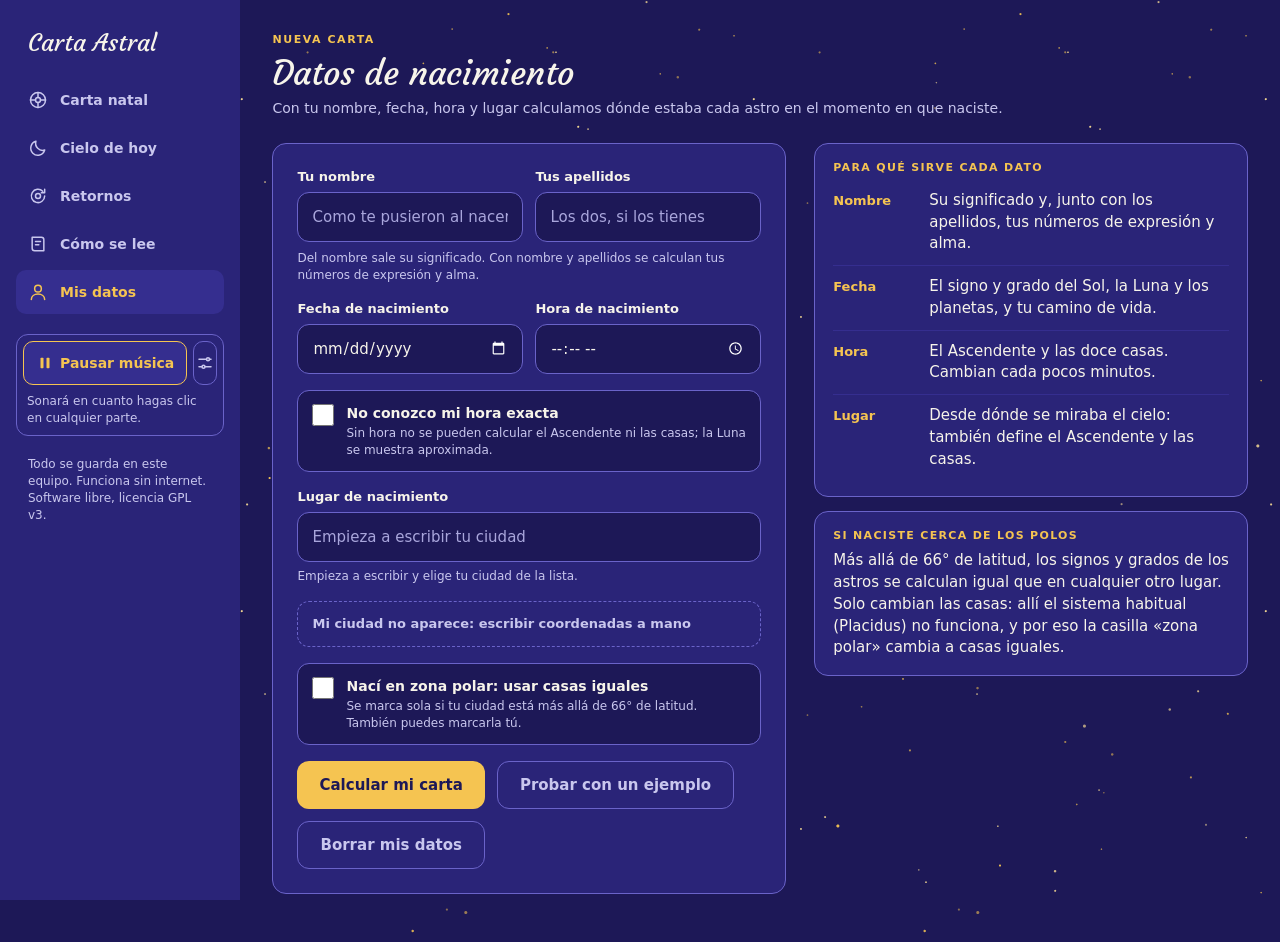
==== index.html @ 1e4dea0a "Retorno lunar, junto al solar - La sección «Retornos» tiene dos pestañas: Solar (tu año) y Lunar (tu" ====
<!doctype html>
<html lang="es">
<head>
<meta charset="utf-8">
<meta name="viewport" content="width=device-width, initial-scale=1">
<title>Carta Astral</title>
<meta name="description" content="Calcula tu carta natal y la explica en lenguaje claro: Sol, Luna y Ascendente, planetas, casas, aspectos, Lilith, significado del nombre y numerología. Software libre, funciona sin internet.">
<meta name="theme-color" content="#1D1857">
<link rel="icon" href="iconos/icono-192.png">
<link rel="stylesheet" href="css/estilos.css">
</head>
<body>
<div class="app">

<nav class="menu" aria-label="Secciones">
  <div class="marca">Carta Astral</div>
  <div class="menu-lista">
    <button type="button" data-vista="carta">
      <svg aria-hidden="true" viewBox="0 0 24 24" fill="none" stroke="currentColor" stroke-width="1.8" stroke-linecap="round"><circle cx="12" cy="12" r="9"/><circle cx="12" cy="12" r="3"/><path d="M12 3v6M12 15v6M3 12h6M15 12h6"/></svg>
      Carta natal
    </button>
    <button type="button" data-vista="hoy">
      <svg aria-hidden="true" viewBox="0 0 24 24" fill="none" stroke="currentColor" stroke-width="1.8" stroke-linecap="round" stroke-linejoin="round"><path d="M20 14.5A8.5 8.5 0 0 1 9.5 4a8.5 8.5 0 1 0 10.5 10.5z"/></svg>
      Cielo de hoy
    </button>
    <button type="button" data-vista="retorno">
      <svg aria-hidden="true" viewBox="0 0 24 24" fill="none" stroke="currentColor" stroke-width="1.8" stroke-linecap="round" stroke-linejoin="round"><path d="M20 12a8 8 0 1 1-2.3-5.7"/><path d="M20 4v4h-4"/><circle cx="12" cy="12" r="3"/></svg>
      Retornos
    </button>
    <button type="button" data-vista="guia">
      <svg aria-hidden="true" viewBox="0 0 24 24" fill="none" stroke="currentColor" stroke-width="1.8" stroke-linecap="round" stroke-linejoin="round"><path d="M5 4h11a3 3 0 0 1 3 3v13H8a3 3 0 0 1-3-3z"/><path d="M9 9h6M9 13h4"/></svg>
      Cómo se lee
    </button>
    <button type="button" data-vista="datos">
      <svg aria-hidden="true" viewBox="0 0 24 24" fill="none" stroke="currentColor" stroke-width="1.8" stroke-linecap="round" stroke-linejoin="round"><circle cx="12" cy="8" r="4"/><path d="M4 21c0-4 3.6-6.5 8-6.5s8 2.5 8 6.5"/></svg>
      Mis datos
    </button>
  </div>
  <!-- Música de fondo, debajo de «Mis datos» -->
  <div class="musica" role="group" aria-label="Música de fondo">
    <div class="musica-fila">
      <button type="button" id="musica-boton" aria-pressed="false">Poner música</button>
      <button type="button" id="musica-mas" aria-expanded="false" aria-controls="musica-opciones" aria-label="Elegir melodía y volumen">
        <svg aria-hidden="true" viewBox="0 0 24 24" fill="none" stroke="currentColor" stroke-width="2" stroke-linecap="round"><path d="M4 7h10M18 7h2M4 17h4M12 17h8"/><circle cx="16" cy="7" r="2"/><circle cx="10" cy="17" r="2"/></svg>
      </button>
    </div>
    <div id="musica-opciones" hidden>
      <label for="musica-melodia">Melodía</label>
      <select id="musica-melodia"></select>
      <label for="musica-volumen">Volumen</label>
      <input id="musica-volumen" type="range" min="0" max="100" value="50">
      <span class="nota">Todas las melodías están afinadas en 432 Hz.</span>
    </div>
    <input id="musica-archivos" type="file" accept="audio/*" multiple hidden>
    <span id="musica-aviso" class="nota" aria-live="polite"></span>
  </div>
  <p class="menu-nota">Todo se guarda en este equipo. Funciona sin internet.<br>Software libre, licencia GPL v3.</p>
</nav>

<main>

<!-- ===== Mis datos ===== -->
<section id="vista-datos" class="vista">
  <header class="cabecera"><div>
    <div class="sobretitulo">Nueva carta</div>
    <h1>Datos de nacimiento</h1>
    <p class="subtitulo">Con tu nombre, fecha, hora y lugar calculamos dónde estaba cada astro en el momento en que naciste.</p>
  </div></header>

  <div class="columnas">
    <form id="formulario" class="tarjeta formulario col" novalidate>
      <div class="fila">
        <div class="campo">
          <label for="nombre">Tu nombre</label>
          <input id="nombre" type="text" autocomplete="off" placeholder="Como te pusieron al nacer">
        </div>
        <div class="campo">
          <label for="apellidos">Tus apellidos</label>
          <input id="apellidos" type="text" autocomplete="off" placeholder="Los dos, si los tienes">
        </div>
      </div>
      <span class="nota" style="margin-top: -8px">Del nombre sale su significado. Con nombre y apellidos se calculan tus números de expresión y alma.</span>

      <div class="fila">
        <div class="campo">
          <label for="fecha">Fecha de nacimiento</label>
          <input id="fecha" type="date" min="1800-01-01" max="2050-12-31">
        </div>
        <div class="campo">
          <label for="hora">Hora de nacimiento</label>
          <input id="hora" type="time">
        </div>
      </div>

      <div class="casilla">
        <input id="sinhora" type="checkbox">
        <label for="sinhora"><strong>No conozco mi hora exacta</strong>
          <span class="nota">Sin hora no se pueden calcular el Ascendente ni las casas; la Luna se muestra aproximada.</span></label>
      </div>

      <div class="campo">
        <label for="lugar">Lugar de nacimiento</label>
        <div class="con-sugerencias">
          <input id="lugar" type="text" autocomplete="off" placeholder="Empieza a escribir tu ciudad" role="combobox" aria-expanded="false" aria-controls="lugar-sugerencias" aria-autocomplete="list">
          <ul id="lugar-sugerencias" class="sugerencias" role="listbox" aria-label="Ciudades que coinciden" hidden></ul>
        </div>
        <span id="lugar-estado" class="nota">Empieza a escribir y elige tu ciudad de la lista.</span>
      </div>

      <details id="ajustes" class="ajustes">
        <summary>Mi ciudad no aparece: escribir coordenadas a mano</summary>
        <div class="fila">
          <div class="campo">
            <label for="lat">Latitud (norte +, sur −)</label>
            <input id="lat" type="number" step="any" min="-90" max="90" placeholder="19.43">
          </div>
          <div class="campo">
            <label for="lon">Longitud (este +, oeste −)</label>
            <input id="lon" type="number" step="any" min="-180" max="180" placeholder="-99.13">
          </div>
        </div>
        <div class="campo" style="margin-top: 12px">
          <label for="zona">Zona horaria</label>
          <select id="zona"></select>
        </div>
      </details>

      <div class="casilla">
        <input id="polar" type="checkbox">
        <label for="polar"><strong>Nací en zona polar: usar casas iguales</strong>
          <span id="polar-nota" class="nota">Se marca sola si tu ciudad está más allá de 66° de latitud. También puedes marcarla tú.</span></label>
      </div>

      <p id="error" class="error" role="alert" hidden></p>

      <div class="acciones">
        <button type="submit" class="boton">Calcular mi carta</button>
        <button type="button" id="ejemplo" class="boton secundario">Probar con un ejemplo</button>
        <button type="button" id="borrar" class="boton secundario">Borrar mis datos</button>
      </div>
    </form>

    <aside class="col col-estrecha">
      <section class="tarjeta lista-datos" style="gap: 0">
        <h2 class="etiqueta" style="margin-bottom: 4px">Para qué sirve cada dato</h2>
        <div><b>Nombre</b><span>Su significado y, junto con los apellidos, tus números de expresión y alma.</span></div>
        <div><b>Fecha</b><span>El signo y grado del Sol, la Luna y los planetas, y tu camino de vida.</span></div>
        <div><b>Hora</b><span>El Ascendente y las doce casas. Cambian cada pocos minutos.</span></div>
        <div><b>Lugar</b><span>Desde dónde se miraba el cielo: también define el Ascendente y las casas.</span></div>
      </section>
      <section class="tarjeta">
        <h2 class="etiqueta">Si naciste cerca de los polos</h2>
        <p>Más allá de 66° de latitud, los signos y grados de los astros se calculan igual que en cualquier otro lugar. Solo cambian las casas: allí el sistema habitual (Placidus) no funciona, y por eso la casilla «zona polar» cambia a casas iguales.</p>
      </section>
    </aside>
  </div>
</section>

<!-- ===== Carta natal, detalle, cielo de hoy y retorno solar: los rellena js/app.js ===== -->
<section id="vista-carta" class="vista" hidden></section>
<section id="vista-detalle" class="vista" hidden></section>
<section id="vista-hoy" class="vista" hidden></section>
<section id="vista-retorno" class="vista" hidden></section>

<!-- ===== Cómo se lee ===== -->
<section id="vista-guia" class="vista" hidden>
  <header class="cabecera"><div>
    <div class="sobretitulo">Guía</div>
    <h1>Cómo se lee</h1>
    <p class="subtitulo">Cada frase de tu carta se arma con cuatro piezas, siempre en este orden.</p>
  </div></header>

  <div class="columnas">
    <div class="col col-estrecha">
      <section class="tarjeta lista-datos" style="gap: 0">
        <h2 class="etiqueta" style="margin-bottom: 4px">Las cuatro piezas</h2>
        <div><b>Astro</b><span>Qué parte de ti habla: identidad (Sol), emoción (Luna), imagen (Ascendente).</span></div>
        <div><b>Signo</b><span>Con qué estilo lo hace, en su luz y en su lado oscuro.</span></div>
        <div><b>Decanato</b><span>El matiz: cada 10° del signo tiene un sub-regente que lo colorea.</span></div>
        <div><b>Aspecto</b><span>Cómo conversa con otro astro, según el ángulo que los separa.</span></div>
      </section>
      <section class="tarjeta">
        <h2 class="etiqueta">El orbe</h2>
        <p>Es el margen en grados con el que un aspecto todavía cuenta. Cuanto menor, más fuerte se siente.</p>
      </section>
      <section class="tarjeta lista-datos" style="gap: 0">
        <h2 class="etiqueta" style="margin-bottom: 4px">Tus tres números</h2>
        <div><b>Camino de vida</b><span>Sale de tu fecha de nacimiento.</span></div>
        <div><b>Expresión</b><span>Sale de todas las letras de tu nombre y apellidos.</span></div>
        <div><b>Alma</b><span>Sale solo de las vocales de tu nombre y apellidos.</span></div>
      </section>
      <section class="tarjeta lista-datos" style="gap: 0">
        <h2 class="etiqueta" style="margin-bottom: 4px">El retorno solar</h2>
        <div><b>Qué es</b><span>La carta del momento en que el Sol vuelve al grado de tu nacimiento. Vale de un cumpleaños al siguiente.</span></div>
        <div><b>Ascendente del año</b><span>El tono del año: cómo lo vas a vivir y cómo te verán.</span></div>
        <div><b>Sol del año</b><span>La casa donde cae dice en qué parte de tu vida se concentra el año.</span></div>
        <div><b>Luna del año</b><span>Lo que necesitarás para sentirte bien y dónde lo buscarás.</span></div>
        <div><b>Ángulos</b><span>Un astro a menos de 5° del Ascendente, el Descendente, el Medio Cielo o el Fondo del Cielo marca el año.</span></div>
        <div><b>El lugar</b><span>Se calcula para donde pases tu cumpleaños: cambia el Ascendente y las casas, no los signos de los planetas.</span></div>
      </section>
    </div>

    <section class="col" style="flex-grow: 2">
      <h2 class="etiqueta tenue">Los cinco aspectos mayores</h2>
      <div class="aspectos-guia">
        <article class="tarjeta">
          <svg aria-hidden="true" viewBox="0 0 36 36" fill="none" stroke="#C9C7EE" stroke-width="1.2"><circle cx="18" cy="18" r="14"/><path d="M18 18L32 18" stroke="#F5C451" stroke-width="1.6"/><circle cx="32" cy="18" r="3.4" fill="#F5C451" stroke="none"/></svg>
          <div><h3>Conjunción <small>0° · fusión</small></h3><p>Dos astros en el mismo punto: sus energías se funden y se intensifican.</p></div>
        </article>
        <article class="tarjeta">
          <svg aria-hidden="true" viewBox="0 0 36 36" fill="none" stroke="#C9C7EE" stroke-width="1.2"><circle cx="18" cy="18" r="14"/><path d="M32 18L18 18L25 5.9" stroke="#F5C451" stroke-width="1.6" stroke-linejoin="round"/><circle cx="32" cy="18" r="2.6" fill="#F5C451" stroke="none"/><circle cx="25" cy="5.9" r="2.6" fill="#F5C451" stroke="none"/></svg>
          <div><h3>Sextil <small>60° · oportunidad</small></h3><p>Las energías cooperan, pero solo rinden si haces algo con ellas.</p></div>
        </article>
        <article class="tarjeta">
          <svg aria-hidden="true" viewBox="0 0 36 36" fill="none" stroke="#C9C7EE" stroke-width="1.2"><circle cx="18" cy="18" r="14"/><path d="M32 18L18 18L18 4" stroke="#F5C451" stroke-width="1.6" stroke-linejoin="round"/><circle cx="32" cy="18" r="2.6" fill="#F5C451" stroke="none"/><circle cx="18" cy="4" r="2.6" fill="#F5C451" stroke="none"/></svg>
          <div><h3>Cuadratura <small>90° · tensión</small></h3><p>Fricción entre dos necesidades: un reto que obliga a actuar y crecer.</p></div>
        </article>
        <article class="tarjeta">
          <svg aria-hidden="true" viewBox="0 0 36 36" fill="none" stroke="#C9C7EE" stroke-width="1.2"><circle cx="18" cy="18" r="14"/><path d="M32 18L18 18L11 5.9" stroke="#F5C451" stroke-width="1.6" stroke-linejoin="round"/><circle cx="32" cy="18" r="2.6" fill="#F5C451" stroke="none"/><circle cx="11" cy="5.9" r="2.6" fill="#F5C451" stroke="none"/></svg>
          <div><h3>Trígono <small>120° · fluidez</small></h3><p>Talento natural: lo que representan esos astros te sale sin esfuerzo.</p></div>
        </article>
        <article class="tarjeta">
          <svg aria-hidden="true" viewBox="0 0 36 36" fill="none" stroke="#C9C7EE" stroke-width="1.2"><circle cx="18" cy="18" r="14"/><path d="M32 18L4 18" stroke="#F5C451" stroke-width="1.6"/><circle cx="32" cy="18" r="2.6" fill="#F5C451" stroke="none"/><circle cx="4" cy="18" r="2.6" fill="#F5C451" stroke="none"/></svg>
          <div><h3>Oposición <small>180° · polaridad</small></h3><p>Dos fuerzas enfrentadas que piden equilibrio; suele vivirse a través de otras personas.</p></div>
        </article>
      </div>
    </section>
  </div>
  <section class="tarjeta canales" aria-labelledby="canales-titulo">
    <h2 id="canales-titulo" class="etiqueta">Canales de interés</h2>
    <p class="nota">Para seguir aprendiendo de astrología y tarot. Son canales de YouTube de otras personas: se abren en tu navegador y necesitan internet.</p>
    <ul>
      <li><a href="https://www.youtube.com/@MarylCelizPazenEspa%C3%B1ol" target="_blank" rel="noopener noreferrer">
        <svg aria-hidden="true" viewBox="0 0 24 24" fill="currentColor"><path d="M21.6 7.2a2.6 2.6 0 0 0-1.8-1.8C18.2 5 12 5 12 5s-6.2 0-7.8.4a2.6 2.6 0 0 0-1.8 1.8C2 8.8 2 12 2 12s0 3.2.4 4.8a2.6 2.6 0 0 0 1.8 1.8C5.8 19 12 19 12 19s6.2 0 7.8-.4a2.6 2.6 0 0 0 1.8-1.8c.4-1.6.4-4.8.4-4.8s0-3.2-.4-4.8zM10 15V9l5.2 3z"/></svg><b>Maryl Celiz Paz</b><span>Astrología del mes: tránsitos, lunas nuevas y llenas, explicados por una astrocoach.</span></a></li>
      <li><a href="https://www.youtube.com/@Jacobtarot" target="_blank" rel="noopener noreferrer">
        <svg aria-hidden="true" viewBox="0 0 24 24" fill="currentColor"><path d="M21.6 7.2a2.6 2.6 0 0 0-1.8-1.8C18.2 5 12 5 12 5s-6.2 0-7.8.4a2.6 2.6 0 0 0-1.8 1.8C2 8.8 2 12 2 12s0 3.2.4 4.8a2.6 2.6 0 0 0 1.8 1.8C5.8 19 12 19 12 19s6.2 0 7.8-.4a2.6 2.6 0 0 0 1.8-1.8c.4-1.6.4-4.8.4-4.8s0-3.2-.4-4.8zM10 15V9l5.2 3z"/></svg><b>Jacob Tarot</b><span>Lecturas de tarot espiritual para cada signo, sobre todo de amor.</span></a></li>
    </ul>
  </section>
  <section class="tarjeta apoyo" aria-labelledby="apoyo-titulo">
    <h2 id="apoyo-titulo" class="etiqueta">Apoyar el proyecto</h2>
    <div class="apoyo-cuerpo">
      <a href="imagenes/codi.png" target="_blank" rel="noopener"><img src="imagenes/codi.png" width="240" height="240" alt="Código QR de CoDi para apoyar Carta Astral"></a>
      <div>
        <p>Carta Astral es gratis y lo seguirá siendo. Si te sirvió y quieres apoyarla, abre la app de tu banco, busca la opción de pagar con CoDi o con código QR y escanea este código.</p>
        <p class="nota">Solo funciona con bancos de México. Si estás en el teléfono, toca el código para abrirlo, guárdalo y léelo desde la app de tu banco, si lo permite.</p>
      </div>
    </div>
  </section>
  <p class="nota">Créditos. Textos de la tríada, decanatos, sombras y Lilith: «Guía Magna de Astrología», recopilación propia hecha con ayuda de inteligencia artificial (Gemini).
  Los demás textos son borradores escritos con ayuda de inteligencia artificial (Claude). Es astrología tradicional, no consejo profesional.
  Ciudades: GeoNames (geonames.org), licencia CC BY 4.0.
  Letra de los títulos: Courgette, licencia OFL. Carta Astral © 2026 Siddhartha Ajax, software libre bajo licencia GNU GPL versión 3.</p>
</section>

</main>
</div>

<!-- Informe para imprimir o guardar en PDF: lo rellena js/app.js y solo se ve al imprimir -->
<section id="informe" class="informe" aria-hidden="true"></section>

<script src="js/guia.js"></script>
<script src="js/textos.js"></script>
<script src="js/nombres.js"></script>
<script src="js/ciudades.js"></script>
<script src="js/astro.js"></script>
<script src="js/rueda.js"></script>
<script src="js/numerologia.js"></script>
<script src="js/voz.js"></script>
<script src="js/app.js"></script>
<script src="js/musica.js"></script>
<script>
  // Solo cuando la app está publicada en internet: permite instalarla y usarla sin conexión.
  if (/^https?:$/.test(location.protocol) && !/^(localhost|127\.0\.0\.1)$/.test(location.hostname)) {
    var enlace = document.createElement('link');
    enlace.rel = 'manifest'; enlace.href = 'manifest.webmanifest';
    document.head.appendChild(enlace);
    if ('serviceWorker' in navigator) navigator.serviceWorker.register('sw.js');
  }
</script>
</body>
</html>
---- css/estilos.css ----
/* Carta Astral — estilos. Índigo con brillantina dorada. */
@font-face {
  font-family: 'Courgette';
  src: url('../letras/Courgette-Regular.ttf') format('truetype');
  font-display: swap;
}
:root {
  --fondo: #1D1857;
  --tarjeta: #2A2478;
  --realce: #352E8F;
  --linea: #6A63C9;
  --texto: #F7F4EA;
  --tenue: #C9C7EE;
  --oro: #F5C451;
  --rosa: #FF9CB5;
  --titulo: 'Courgette', 'Z003', 'URW Chancery L', 'Segoe Script', 'Lucida Handwriting', cursive;
  --cuerpo: 'Manrope', system-ui, -apple-system, 'Segoe UI', Roboto, 'Noto Sans', 'DejaVu Sans', sans-serif;
  --simbolos: 'Noto Sans Symbols', 'Noto Sans Symbols 2', 'Segoe UI Symbol', 'DejaVu Sans', 'Symbola', sans-serif;
}

* { box-sizing: border-box; }
html, body { margin: 0; }
body {
  min-height: 100vh;
  color: var(--texto);
  font-family: var(--cuerpo);
  font-size: 15px;
  line-height: 1.45;
  /* La brillantina es una sola imagen pequeña que se repite (herramientas/generar_brillantina.py).
     Hacerla con degradados dejaba la app muy lenta. */
  background-color: var(--fondo);
  background-image: url('brillantina.png');
  background-size: 512px 512px;
}
[hidden] { display: none !important; }
h1, h2, h3, p { margin: 0; }
button, input, select { font-family: inherit; }
:focus-visible { outline: 2px solid var(--oro); outline-offset: 2px; }

/* ---------- Estructura ---------- */
.app { min-height: 100vh; display: flex; flex-wrap: wrap; }
.menu {
  flex: 1 1 240px; padding: 28px 16px; background: var(--tarjeta);
  display: flex; flex-direction: column; gap: 20px;
}
.marca { padding: 0 12px; font-family: var(--titulo); font-size: 24px; line-height: 30px; }
.menu-lista { display: flex; flex-direction: column; gap: 4px; }
.menu-lista button {
  display: flex; align-items: center; gap: 12px; min-height: 44px; padding: 0 12px;
  border: 0; border-radius: 10px; background: transparent; color: var(--tenue);
  font-size: 14px; font-weight: 600; text-align: left; cursor: pointer;
}
.menu-lista button:hover { color: var(--oro); }
.menu-lista button[aria-current="page"] { background: var(--realce); color: var(--oro); font-weight: 700; }
.menu-lista svg { width: 20px; height: 20px; flex-shrink: 0; }
.menu-nota { padding: 0 12px; font-size: 12px; line-height: 17px; color: var(--tenue); }
/* Música de fondo: dentro del menú, debajo de «Mis datos». */
.musica { display: flex; flex-direction: column; gap: 8px; padding: 6px; border: 1px solid var(--linea); border-radius: 12px; }
.musica-fila { display: flex; gap: 6px; }
.musica button {
  display: flex; align-items: center; justify-content: center; gap: 8px; min-height: 44px; padding: 0 14px;
  border: 1px solid var(--linea); border-radius: 10px; background: transparent;
  color: var(--tenue); font-size: 14px; font-weight: 600; cursor: pointer;
}
.musica button:hover { color: var(--oro); border-color: var(--oro); }
.musica button svg { width: 18px; height: 18px; flex-shrink: 0; }
#musica-boton { flex-grow: 1; gap: 6px; padding: 0 12px; white-space: nowrap; }
#musica-boton[aria-pressed="true"] { background: var(--realce); border-color: var(--oro); color: var(--oro); }
#musica-mas { width: 40px; padding: 0; }
#musica-opciones { display: flex; flex-direction: column; gap: 6px; padding: 0 4px 4px; }
.musica label { font-size: 12px; color: var(--tenue); }
.musica select { height: 40px; padding: 0 10px; font-size: 13px; }
.musica input[type="range"] { width: 100%; height: 28px; accent-color: var(--oro); }
#musica-aviso { padding: 0 4px 2px; }
#musica-aviso:empty { display: none; }
body.ver-informe .musica { display: none; }
main { flex: 999 1 560px; min-width: 0; padding: 32px 32px 48px; }
.vista { display: flex; flex-direction: column; gap: 24px; }
.columnas { display: flex; flex-wrap: wrap; gap: 28px; align-items: flex-start; }
.col { flex: 1 1 380px; min-width: 0; display: flex; flex-direction: column; gap: 14px; }
.col-estrecha { flex: 1 1 300px; }

/* ---------- Texto ---------- */
.sobretitulo { font-size: 11px; font-weight: 700; letter-spacing: 0.14em; color: var(--oro); text-transform: uppercase; }
h1 { font-family: var(--titulo); font-weight: 400; font-size: 34px; line-height: 42px; }
.subtitulo { font-size: 14px; line-height: 21px; color: var(--tenue); }
.cabecera { display: flex; flex-wrap: wrap; align-items: flex-end; justify-content: space-between; gap: 16px; }
.cabecera > div:not(.heroe):not(.selector):not(.acciones) { display: flex; flex-direction: column; gap: 4px; }
.etiqueta { font-size: 11px; font-weight: 700; letter-spacing: 0.12em; line-height: 16px; color: var(--oro); text-transform: uppercase; }
.etiqueta.rosa, .titulo-col.rosa { color: var(--rosa); }
.etiqueta.tenue { color: var(--tenue); padding: 0 4px; }
.titulo-col { font-family: var(--titulo); font-weight: 400; font-size: 22px; line-height: 28px; color: var(--oro); }
/* Frase tranquilizadora bajo «Lado oscuro». */
.aviso-sombra { padding: 10px 14px; border-left: 3px solid var(--rosa); border-radius: 0 10px 10px 0; background: var(--tarjeta); font-size: 14px; line-height: 20px; color: var(--texto); }
.nota { font-size: 12px; line-height: 17px; color: var(--tenue); }
.simbolo { font-family: var(--simbolos); }

/* ---------- Tarjetas y botones ---------- */
.tarjeta {
  display: flex; flex-direction: column; gap: 6px; padding: 16px 18px;
  background: var(--tarjeta); border: 1px solid var(--linea); border-radius: 14px;
}
.tarjeta.destacada { border-color: var(--rosa); }
.boton {
  display: inline-flex; align-items: center; justify-content: center; min-height: 48px; padding: 0 22px;
  border: 0; border-radius: 12px; background: var(--oro); color: var(--fondo);
  font-size: 15px; font-weight: 700; cursor: pointer;
}
.boton:hover { background: #FFD671; }
.boton.secundario { background: transparent; color: var(--tenue); border: 1px solid var(--linea); }
.boton.secundario:hover { color: var(--oro); border-color: var(--oro); background: transparent; }
.enlace {
  padding: 0; border: 0; background: none; color: inherit; font: inherit; font-weight: 700;
  text-decoration: underline; cursor: pointer;
}
.enlace:hover { color: var(--oro); }
.volver {
  align-self: flex-start; display: inline-flex; align-items: center; gap: 4px; min-height: 44px;
  padding: 0; border: 0; background: none; color: var(--tenue); font-size: 14px; font-weight: 600; cursor: pointer;
}
.volver:hover { color: var(--oro); }

/* ---------- Tríada: signo solar, lunar y Ascendente ---------- */
.triada { display: flex; flex-wrap: wrap; gap: 14px; }
.triada-carta {
  flex: 1 1 240px; min-width: 0; gap: 4px; border-color: var(--oro);
  color: var(--texto); font: inherit; text-align: left; cursor: pointer;
}
button.triada-carta:hover { background: var(--realce); }
.triada-carta.apagada { border-color: var(--linea); cursor: default; }
.triada-signo { display: flex; align-items: center; gap: 10px; font-family: var(--titulo); font-size: 28px; line-height: 36px; }
.triada-signo .simbolo { font-size: 24px; }
.triada-ver { margin-top: 4px; font-size: 13px; font-weight: 700; color: var(--oro); }

/* ---------- Formulario ---------- */
.formulario { max-width: 640px; gap: 16px; padding: 24px; }
.campo { display: flex; flex-direction: column; gap: 6px; }
.campo label, .campo .rotulo { font-size: 13px; font-weight: 600; line-height: 18px; }
.fila { display: flex; flex-wrap: wrap; gap: 12px; }
.fila > .campo { flex: 1 1 170px; min-width: 0; }
input[type="text"], input[type="date"], input[type="time"], input[type="number"], select {
  height: 50px; width: 100%; padding: 0 14px; background: var(--fondo); border: 1px solid var(--linea);
  border-radius: 12px; color: var(--texto); font-size: 15px; color-scheme: dark;
}
input::placeholder { color: #A9A6DC; }
.con-sugerencias { position: relative; }
.sugerencias {
  position: absolute; z-index: 10; left: 0; right: 0; top: calc(100% + 4px); margin: 0; padding: 4px; list-style: none;
  max-height: 300px; overflow-y: auto; background: var(--realce); border: 1px solid var(--oro); border-radius: 12px;
  box-shadow: 0 8px 24px rgba(0, 0, 0, 0.35);
}
.sugerencias li { padding: 10px 12px; border-radius: 8px; font-size: 14px; line-height: 20px; cursor: pointer; }
.sugerencias li:hover, .sugerencias li.activa { background: var(--tarjeta); color: var(--oro); }
.casilla {
  display: flex; align-items: flex-start; gap: 12px; padding: 12px 14px;
  background: var(--fondo); border: 1px solid var(--linea); border-radius: 12px;
}
.casilla input { width: 22px; height: 22px; margin: 1px 0 0; accent-color: var(--oro); flex-shrink: 0; }
.casilla label { display: flex; flex-direction: column; gap: 2px; min-height: 44px; justify-content: center; cursor: pointer; }
.casilla strong { font-size: 14px; font-weight: 600; line-height: 20px; }
details.ajustes { border: 1px dashed var(--linea); border-radius: 12px; padding: 0 14px; }
details.ajustes summary { min-height: 44px; display: flex; align-items: center; font-size: 13px; font-weight: 600; color: var(--tenue); cursor: pointer; }
details.ajustes[open] { padding-bottom: 14px; }
.error { padding: 12px 14px; border: 1px solid var(--rosa); border-radius: 12px; color: var(--rosa); font-size: 14px; }
.acciones { display: flex; flex-wrap: wrap; gap: 12px; align-items: center; }
.lista-datos > div { display: flex; align-items: baseline; gap: 12px; padding: 10px 0; border-bottom: 1px solid var(--realce); }
.lista-datos > div:last-child { border-bottom: 0; }
.lista-datos b { width: 84px; flex-shrink: 0; font-size: 13px; color: var(--oro); }

/* ---------- Rueda al estilo del reloj de Praga ---------- */
.rueda { width: 100%; max-width: 560px; height: auto; display: block; align-self: center; }
.rueda text { text-anchor: middle; dominant-baseline: central; }
.r-signos text { font-family: var(--simbolos); font-size: 17px; fill: #F7D774; }
.r-fichas text { font-family: var(--simbolos); font-size: 14px; fill: #F7D774; }
.r-fichas text.rosa { fill: var(--rosa); }
.r-horas text { font-family: Georgia, 'Times New Roman', 'DejaVu Serif', serif; font-size: 14px; font-weight: 700; fill: #F7D774; }
.r-casas text { font-family: var(--titulo); font-size: 22px; fill: #F7D774; }
.r-angulos text { font-family: var(--cuerpo); font-size: 10px; font-weight: 700; fill: #FBE9A9; }
.r-rotulos text { font-family: Georgia, 'Times New Roman', 'DejaVu Serif', serif; font-size: 11px; font-weight: 700; letter-spacing: 2px; }
.leyenda { display: flex; flex-wrap: wrap; gap: 6px 16px; justify-content: center; font-size: 12px; line-height: 17px; color: var(--tenue); }
.leyenda span { display: inline-flex; align-items: center; gap: 6px; }
.leyenda i { width: 12px; height: 12px; flex-shrink: 0; box-sizing: border-box; border-radius: 50%; }

/* ---------- Tablas y listas ---------- */
.tabla-caja { overflow-x: auto; }
table { width: 100%; border-collapse: collapse; font-size: 14px; line-height: 20px; }
th, td { padding: 9px 10px; text-align: left; border-bottom: 1px solid var(--realce); white-space: nowrap; }
th { font-size: 11px; font-weight: 700; letter-spacing: 0.1em; color: var(--tenue); text-transform: uppercase; }
tr:last-child td { border-bottom: 0; }
td .simbolo { display: inline-block; width: 26px; font-size: 16px; }
td .simbolo.sigla { font-family: var(--cuerpo); font-size: 11px; font-weight: 700; }
.oro { color: var(--oro); }
.rosa { color: var(--rosa); }
.renglon { display: flex; flex-wrap: wrap; align-items: baseline; gap: 2px 10px; padding: 9px 0; border-bottom: 1px solid var(--realce); font-size: 14px; }
.renglon:last-child { border-bottom: 0; }
.renglon > span:first-child { flex-grow: 1; }
.renglon small { flex-basis: 100%; font-size: 12px; color: var(--tenue); }
/* Explicación amplia de un aspecto: aparece al pasar el cursor, tocar o enfocar el renglón. */
.aspecto { position: relative; cursor: help; }
.amplia {
  display: none; position: absolute; z-index: 5; left: -8px; right: -8px; top: 100%;
  padding: 12px 14px; background: var(--realce); border: 1px solid var(--oro); border-radius: 12px;
  font-size: 13px; line-height: 19px; box-shadow: 0 8px 24px rgba(0, 0, 0, 0.35);
}
.amplia p + p { margin-top: 6px; }
.aspecto:hover .amplia, .aspecto:focus .amplia { display: block; }
.orbe { font-size: 12px; color: var(--tenue); }
.casas-rejilla { display: grid; grid-template-columns: repeat(3, minmax(0, 1fr)); gap: 8px 16px; font-size: 13px; }
.casas-rejilla b { color: var(--tenue); }
.numeros { margin-top: 8px; display: grid; grid-template-columns: repeat(3, minmax(0, 1fr)); gap: 10px; }
.numero { display: flex; flex-direction: column; gap: 2px; padding: 12px; background: var(--realce); border-radius: 10px; }
.numero .cifra { font-family: var(--titulo); font-size: 30px; line-height: 34px; color: var(--oro); }
.numero b { font-size: 13px; line-height: 18px; }
.numero span { font-size: 12px; line-height: 17px; color: var(--tenue); }
.nombre-grande { font-family: var(--titulo); font-size: 24px; line-height: 30px; }

/* ---------- Detalle ---------- */
.heroe { display: flex; align-items: center; gap: 18px; }
.heroe > div { display: flex; flex-direction: column; gap: 2px; }
.heroe .glifo {
  width: 72px; height: 72px; flex-shrink: 0; border-radius: 50%; border: 1.5px solid var(--oro);
  background: var(--tarjeta); color: var(--oro); display: flex; align-items: center; justify-content: center;
  font-family: var(--simbolos); font-size: 34px;
}
.heroe .glifo.texto { font-family: var(--cuerpo); font-size: 20px; font-weight: 700; letter-spacing: 0.06em; }
.heroe .glifo.rosa { border-color: var(--rosa); color: var(--rosa); }
.selector { display: flex; flex-wrap: wrap; gap: 4px; padding: 4px; background: var(--tarjeta); border: 1px solid var(--linea); border-radius: 14px; }
.selector button { min-height: 44px; padding: 0 18px; border: 0; border-radius: 10px; background: transparent; color: var(--tenue); font-size: 14px; font-weight: 600; cursor: pointer; }
.selector button[aria-pressed="true"] { background: var(--oro); color: var(--fondo); font-weight: 700; }
.decanato-barra { position: relative; display: grid; grid-template-columns: repeat(3, minmax(0, 1fr)); gap: 3px; }
.decanato-barra i { height: 10px; background: #4B44AE; }
.decanato-barra i:first-child { border-radius: 5px 0 0 5px; }
.decanato-barra i:nth-child(3) { border-radius: 0 5px 5px 0; }
.decanato-barra i.activo { background: var(--oro); }
.decanato-barra .marca-grado { position: absolute; top: -4px; width: 2px; height: 18px; margin-left: -1px; background: var(--texto); border-radius: 1px; }
.decanato-pie { display: grid; grid-template-columns: repeat(3, minmax(0, 1fr)); gap: 3px; font-size: 12px; color: var(--tenue); }
.decanato-pie .activo { color: var(--oro); font-weight: 700; }
.decanato-pie span:nth-child(2) { text-align: center; }
.decanato-pie span:nth-child(3) { text-align: right; }
.entre { display: flex; flex-wrap: wrap; justify-content: space-between; align-items: baseline; gap: 4px 16px; }

/* ---------- Cielo de hoy y guía ---------- */
.fichas { display: grid; grid-template-columns: repeat(auto-fill, minmax(170px, 1fr)); gap: 10px; }
.ficha { display: flex; align-items: center; gap: 12px; padding: 12px 14px; background: var(--tarjeta); border: 1px solid var(--linea); border-radius: 14px; }
.ficha .glifo { width: 36px; height: 36px; flex-shrink: 0; border-radius: 50%; border: 1.5px solid var(--linea); display: flex; align-items: center; justify-content: center; font-family: var(--simbolos); font-size: 18px; }
.ficha .glifo.oro { border-color: var(--oro); }
.ficha .glifo.rosa { border-color: var(--rosa); }
.ficha b { display: block; font-size: 14px; }
.ficha span { font-size: 12px; color: var(--tenue); }
.pastilla { align-self: flex-start; padding: 2px 10px; border-radius: 999px; border: 1px solid var(--oro); font-size: 11px; font-weight: 700; line-height: 16px; color: var(--oro); }
.pastilla.tensa { border-color: var(--rosa); color: var(--rosa); }
.aspectos-guia { display: flex; flex-wrap: wrap; gap: 10px; }
.aspectos-guia .tarjeta { flex: 1 1 260px; min-width: 0; flex-direction: row; align-items: flex-start; gap: 14px; }
.aspectos-guia svg { width: 40px; height: 40px; flex-shrink: 0; }
.aspectos-guia h3 { font-size: 16px; line-height: 22px; }
.aspectos-guia h3 small { margin-left: 6px; font-size: 12px; font-weight: 400; color: var(--tenue); }
.aspectos-guia p { font-size: 14px; line-height: 20px; }

/* ---------- Informe para imprimir o guardar en PDF (papel blanco) ---------- */
.informe { display: none; background: #fff; color: #1B1740; font-size: 11pt; line-height: 1.45; }
body.ver-informe { background: #fff; }
body.ver-informe .app { display: none; }
body.ver-informe .informe { display: block; max-width: 180mm; margin: 0 auto; padding: 10mm 4mm; }
.informe h1 { font-family: var(--titulo); font-size: 28pt; line-height: 1.15; color: #1D1857; }
.informe h2 {
  margin: 16pt 0 8pt; padding-bottom: 3pt; border-bottom: 1.5pt solid #D9B44A;
  font-family: var(--titulo); font-weight: 400; font-size: 17pt; color: #1D1857; break-after: avoid;
}
.informe h3 { margin: 0 0 2pt; font-size: 11.5pt; }
.informe p { margin: 0 0 3pt; }
.informe .inf-bloque { margin-bottom: 8pt; break-inside: avoid; }
.informe .inf-astro { margin-bottom: 14pt; padding-bottom: 6pt; border-bottom: 0.75pt solid #E4E1F0; }
.informe .inf-astro h3 { font-size: 13pt; color: #1D1857; break-after: avoid; }
.informe .inf-astro h3.sombra { color: #9C2450; }
.informe .inf-etq { font-size: 8pt; font-weight: 700; letter-spacing: 0.12em; text-transform: uppercase; color: #8A6400; }
.informe .inf-nota { font-size: 9pt; font-weight: 400; color: #5A5670; }
.informe .inf-cabecera { margin-bottom: 10pt; }
.informe .inf-portada { display: flex; align-items: center; gap: 10mm; }
.informe .inf-portada .rueda { width: 100mm; max-width: 100mm; flex-shrink: 0; align-self: auto; }
.informe .inf-signo { font-family: var(--titulo); font-size: 20pt; line-height: 1.2; color: #1D1857; }
.informe .inf-numeros { display: grid; grid-template-columns: repeat(3, minmax(0, 1fr)); gap: 6mm; }
.informe .inf-cifra { display: block; font-family: var(--titulo); font-size: 24pt; line-height: 1.1; color: #8A6400; }
.informe .sombra { color: #9C2450; }
.informe .inf-pie { margin-top: 14pt; padding-top: 6pt; border-top: 0.75pt solid #CCC; font-size: 8.5pt; color: #5A5670; }
.informe table { font-size: 10pt; }
.informe th, .informe td { padding: 4pt 6pt; border-bottom: 0.75pt solid #DDD; }
.informe th { color: #5A5670; }
.informe .oro { color: #8A6400; }
.informe .rosa { color: #9C2450; }
.informe .casas-rejilla { font-size: 10pt; }
.informe .casas-rejilla b { color: #5A5670; }

@media print {
  @page { margin: 14mm; }
  html, body { background: #fff !important; }
  .app, .musica { display: none !important; }
  .informe { display: block !important; print-color-adjust: exact; -webkit-print-color-adjust: exact; }
}

/* Botón «Escuchar» de la lectura en voz alta. */
.boton-voz { display: inline-flex; align-items: center; gap: 8px; }
.boton-voz svg { width: 18px; height: 18px; flex-shrink: 0; }
.boton-voz[aria-pressed="true"] { border-color: var(--oro); color: var(--oro); }

/* Apoyar el proyecto: el código de CoDi va sobre blanco y sin suavizar, para que se pueda escanear. */
.apoyo-cuerpo { display: flex; flex-wrap: wrap; align-items: center; gap: 16px 20px; }
.apoyo-cuerpo > div { flex: 1 1 260px; display: flex; flex-direction: column; gap: 8px; }
.apoyo img { display: block; width: 240px; max-width: 100%; height: auto; border-radius: 10px; background: #fff; image-rendering: pixelated; }

/* Pestañas (retorno solar o lunar). */
.pestanas { display: inline-flex; flex-wrap: wrap; gap: 4px; align-self: flex-start; padding: 4px; background: var(--tarjeta); border: 1px solid var(--linea); border-radius: 12px; }
.pestanas button { min-height: 40px; padding: 0 16px; border: 0; border-radius: 9px; background: transparent; color: var(--tenue); font-size: 14px; font-weight: 600; cursor: pointer; }
.pestanas button:hover { color: var(--oro); }
.pestanas button[aria-pressed="true"] { background: var(--realce); color: var(--oro); }

/* Retornos: el buscador del lugar. */
.retorno-cuando label { margin-top: 6px; font-size: 13px; font-weight: 700; color: var(--tenue); }
.retorno-cuando input { width: 100%; max-width: 440px; }

/* Canales de interés, en «Cómo se lee». */
.canales ul { display: grid; grid-template-columns: repeat(auto-fill, minmax(220px, 1fr)); gap: 12px; margin: 10px 0 0; padding: 0; list-style: none; }
.canales a {
  display: grid; grid-template-columns: 24px 1fr; gap: 4px 10px; height: 100%; padding: 12px 14px;
  border: 1px solid var(--linea); border-radius: 12px; color: var(--texto); text-decoration: none;
}
.canales a:hover { border-color: var(--oro); }
.canales svg { width: 24px; height: 24px; color: var(--oro); }
.canales b { align-self: center; color: var(--oro); }
.canales span { grid-column: 2; font-size: 13px; line-height: 19px; color: var(--tenue); }

/* Con el menú a un lado, este acompaña al desplazarse: así la música queda siempre a mano. */
@media (min-width: 820px) {
  .menu { position: sticky; top: 0; align-self: flex-start; height: 100vh; overflow-y: auto; }
}

/* Teléfono y ventanas estrechas: arriba el nombre y la música; las cinco secciones, en una barra fija abajo. */
@media (max-width: 819px) {
  .app { flex-direction: column; flex-wrap: nowrap; }
  .menu { flex: none; flex-direction: row; flex-wrap: wrap; align-items: center; gap: 8px 10px; padding: 10px 16px; }
  .marca { flex: 1; padding: 0; font-size: 22px; }
  .musica { display: contents; }
  #musica-boton { flex-grow: 0; }
  #musica-opciones, #musica-aviso { flex-basis: 100%; }
  #musica-opciones { padding: 10px; border: 1px solid var(--linea); border-radius: 12px; }
  .menu-nota { display: none; }
  .menu-lista {
    position: fixed; left: 0; right: 0; bottom: 0; z-index: 25;
    display: grid; grid-template-columns: repeat(5, 1fr); gap: 2px;
    padding: 6px 8px calc(6px + env(safe-area-inset-bottom)); background: var(--tarjeta);
    border-top: 1px solid var(--linea); box-shadow: 0 -4px 16px rgba(0, 0, 0, 0.3);
  }
  .menu-lista button {
    flex-direction: column; justify-content: center; gap: 3px; min-height: 52px; padding: 4px 2px;
    font-size: 11.5px; line-height: 14px; text-align: center;
  }
  main { flex: 1 0 auto; padding-bottom: calc(96px + env(safe-area-inset-bottom)); }
}
/* En pantallas muy estrechas el botón de música queda solo con su icono. */
@media (max-width: 359px) {
  .musica-texto { position: absolute; width: 1px; height: 1px; overflow: hidden; clip-path: inset(50%); white-space: nowrap; }
  #musica-boton { width: 44px; padding: 0; }
}

@media (max-width: 560px) {
  main { padding-top: 20px; padding-left: 16px; padding-right: 16px; }
  h1 { font-size: 28px; line-height: 36px; }
  .numeros, .casas-rejilla { grid-template-columns: repeat(2, minmax(0, 1fr)); }
}
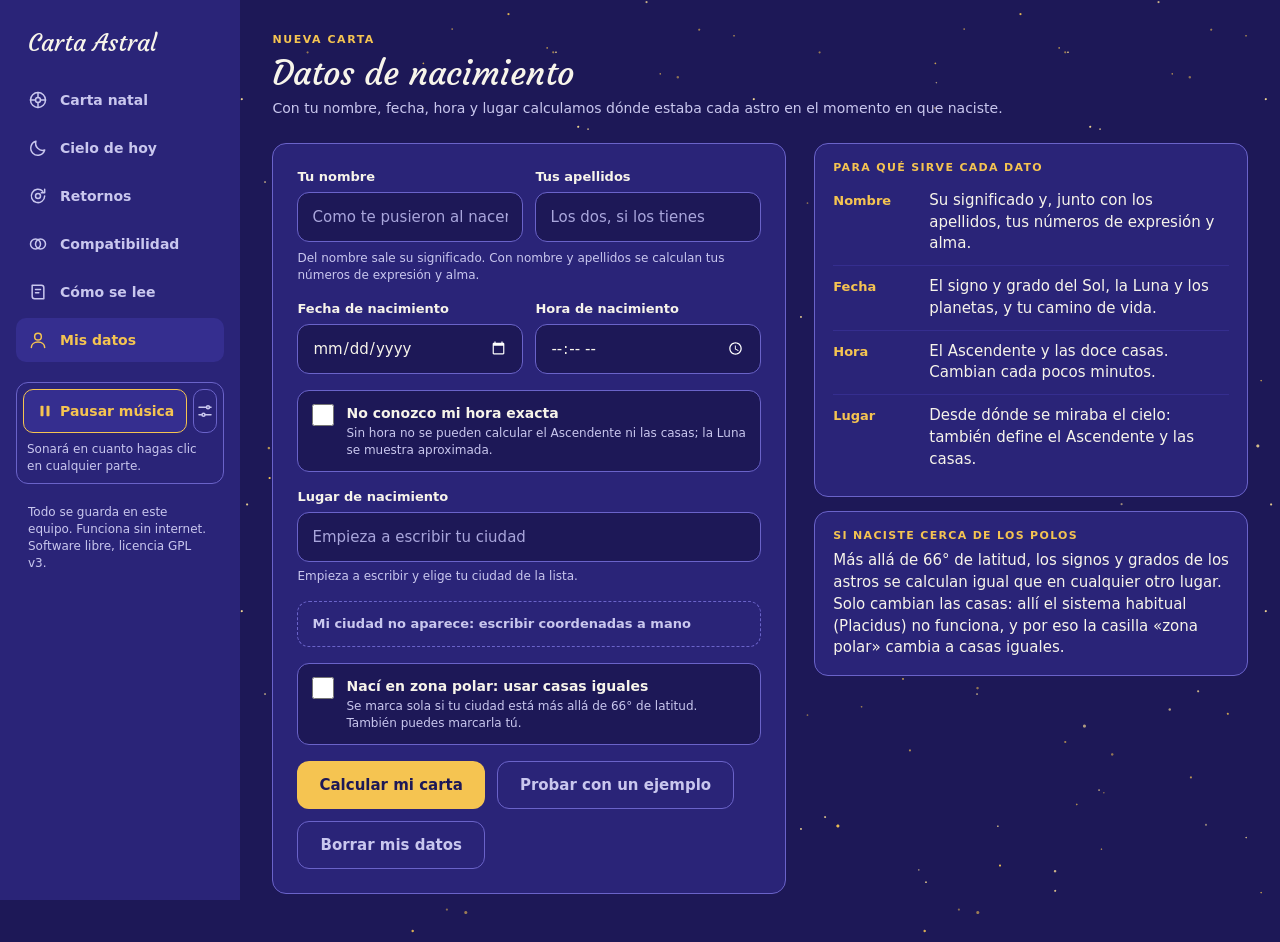
==== commit aa6bcb71: "Compatibilidad entre dos cartas - Sección nueva «Compatibilidad» (en el teléfono, «Pareja»): con los" ====
--- a/index.html
+++ b/index.html
@@ -17,23 +17,27 @@
   <div class="menu-lista">
     <button type="button" data-vista="carta">
       <svg aria-hidden="true" viewBox="0 0 24 24" fill="none" stroke="currentColor" stroke-width="1.8" stroke-linecap="round"><circle cx="12" cy="12" r="9"/><circle cx="12" cy="12" r="3"/><path d="M12 3v6M12 15v6M3 12h6M15 12h6"/></svg>
-      Carta natal
+      <span class="largo">Carta natal</span><span class="corto">Carta</span>
     </button>
     <button type="button" data-vista="hoy">
       <svg aria-hidden="true" viewBox="0 0 24 24" fill="none" stroke="currentColor" stroke-width="1.8" stroke-linecap="round" stroke-linejoin="round"><path d="M20 14.5A8.5 8.5 0 0 1 9.5 4a8.5 8.5 0 1 0 10.5 10.5z"/></svg>
-      Cielo de hoy
+      <span class="largo">Cielo de hoy</span><span class="corto">Hoy</span>
     </button>
     <button type="button" data-vista="retorno">
       <svg aria-hidden="true" viewBox="0 0 24 24" fill="none" stroke="currentColor" stroke-width="1.8" stroke-linecap="round" stroke-linejoin="round"><path d="M20 12a8 8 0 1 1-2.3-5.7"/><path d="M20 4v4h-4"/><circle cx="12" cy="12" r="3"/></svg>
-      Retornos
+      <span class="largo">Retornos</span><span class="corto">Retornos</span>
+    </button>
+    <button type="button" data-vista="pareja">
+      <svg aria-hidden="true" viewBox="0 0 24 24" fill="none" stroke="currentColor" stroke-width="1.8" stroke-linecap="round"><circle cx="9" cy="12" r="6"/><circle cx="15" cy="12" r="6"/></svg>
+      <span class="largo">Compatibilidad</span><span class="corto">Pareja</span>
     </button>
     <button type="button" data-vista="guia">
       <svg aria-hidden="true" viewBox="0 0 24 24" fill="none" stroke="currentColor" stroke-width="1.8" stroke-linecap="round" stroke-linejoin="round"><path d="M5 4h11a3 3 0 0 1 3 3v13H8a3 3 0 0 1-3-3z"/><path d="M9 9h6M9 13h4"/></svg>
-      Cómo se lee
+      <span class="largo">Cómo se lee</span><span class="corto">Guía</span>
     </button>
     <button type="button" data-vista="datos">
       <svg aria-hidden="true" viewBox="0 0 24 24" fill="none" stroke="currentColor" stroke-width="1.8" stroke-linecap="round" stroke-linejoin="round"><circle cx="12" cy="8" r="4"/><path d="M4 21c0-4 3.6-6.5 8-6.5s8 2.5 8 6.5"/></svg>
-      Mis datos
+      <span class="largo">Mis datos</span><span class="corto">Datos</span>
     </button>
   </div>
   <!-- Música de fondo, debajo de «Mis datos» -->
@@ -156,11 +160,12 @@
   </div>
 </section>
 
-<!-- ===== Carta natal, detalle, cielo de hoy y retorno solar: los rellena js/app.js ===== -->
+<!-- ===== Carta natal, detalle, cielo de hoy, retornos y compatibilidad: los rellena js/app.js ===== -->
 <section id="vista-carta" class="vista" hidden></section>
 <section id="vista-detalle" class="vista" hidden></section>
 <section id="vista-hoy" class="vista" hidden></section>
 <section id="vista-retorno" class="vista" hidden></section>
+<section id="vista-pareja" class="vista" hidden></section>
 
 <!-- ===== Cómo se lee ===== -->
 <section id="vista-guia" class="vista" hidden>
--- a/css/estilos.css
+++ b/css/estilos.css
@@ -53,6 +53,7 @@
 .menu-lista button:hover { color: var(--oro); }
 .menu-lista button[aria-current="page"] { background: var(--realce); color: var(--oro); font-weight: 700; }
 .menu-lista svg { width: 20px; height: 20px; flex-shrink: 0; }
+.menu-lista .corto { display: none; }
 .menu-nota { padding: 0 12px; font-size: 12px; line-height: 17px; color: var(--tenue); }
 /* Música de fondo: dentro del menú, debajo de «Mis datos». */
 .musica { display: flex; flex-direction: column; gap: 8px; padding: 6px; border: 1px solid var(--linea); border-radius: 12px; }
@@ -307,6 +308,14 @@
 .apoyo-cuerpo > div { flex: 1 1 260px; display: flex; flex-direction: column; gap: 8px; }
 .apoyo img { display: block; width: 240px; max-width: 100%; height: auto; border-radius: 10px; background: #fff; image-rendering: pixelated; }
 
+/* Compatibilidad: una tarjeta por factor (Soles, Lunas, Venus y Marte, Ascendentes). */
+.factores { display: grid; grid-template-columns: repeat(auto-fill, minmax(260px, 1fr)); gap: 14px; }
+.factor { gap: 8px; }
+.factor-par { display: flex; flex-wrap: wrap; align-items: center; gap: 4px 6px; font-family: var(--titulo); font-size: 20px; line-height: 28px; }
+.factor-par small { font-family: var(--cuerpo); font-size: 12px; color: var(--tenue); }
+.factor .pastilla { align-self: flex-start; }
+.factor p { font-size: 14px; line-height: 20px; }
+
 /* Pestañas (retorno solar o lunar). */
 .pestanas { display: inline-flex; flex-wrap: wrap; gap: 4px; align-self: flex-start; padding: 4px; background: var(--tarjeta); border: 1px solid var(--linea); border-radius: 12px; }
 .pestanas button { min-height: 40px; padding: 0 16px; border: 0; border-radius: 9px; background: transparent; color: var(--tenue); font-size: 14px; font-weight: 600; cursor: pointer; }
@@ -333,7 +342,7 @@
   .menu { position: sticky; top: 0; align-self: flex-start; height: 100vh; overflow-y: auto; }
 }
 
-/* Teléfono y ventanas estrechas: arriba el nombre y la música; las cinco secciones, en una barra fija abajo. */
+/* Teléfono y ventanas estrechas: arriba el nombre y la música; las secciones, en una barra fija abajo, con nombres cortos. */
 @media (max-width: 819px) {
   .app { flex-direction: column; flex-wrap: nowrap; }
   .menu { flex: none; flex-direction: row; flex-wrap: wrap; align-items: center; gap: 8px 10px; padding: 10px 16px; }
@@ -345,7 +354,7 @@
   .menu-nota { display: none; }
   .menu-lista {
     position: fixed; left: 0; right: 0; bottom: 0; z-index: 25;
-    display: grid; grid-template-columns: repeat(5, 1fr); gap: 2px;
+    display: grid; grid-template-columns: repeat(6, 1fr); gap: 2px;
     padding: 6px 8px calc(6px + env(safe-area-inset-bottom)); background: var(--tarjeta);
     border-top: 1px solid var(--linea); box-shadow: 0 -4px 16px rgba(0, 0, 0, 0.3);
   }
@@ -354,6 +363,8 @@
     font-size: 11.5px; line-height: 14px; text-align: center;
   }
   main { flex: 1 0 auto; padding-bottom: calc(96px + env(safe-area-inset-bottom)); }
+  .menu-lista .largo { display: none; }
+  .menu-lista .corto { display: inline; }
 }
 /* En pantallas muy estrechas el botón de música queda solo con su icono. */
 @media (max-width: 359px) {
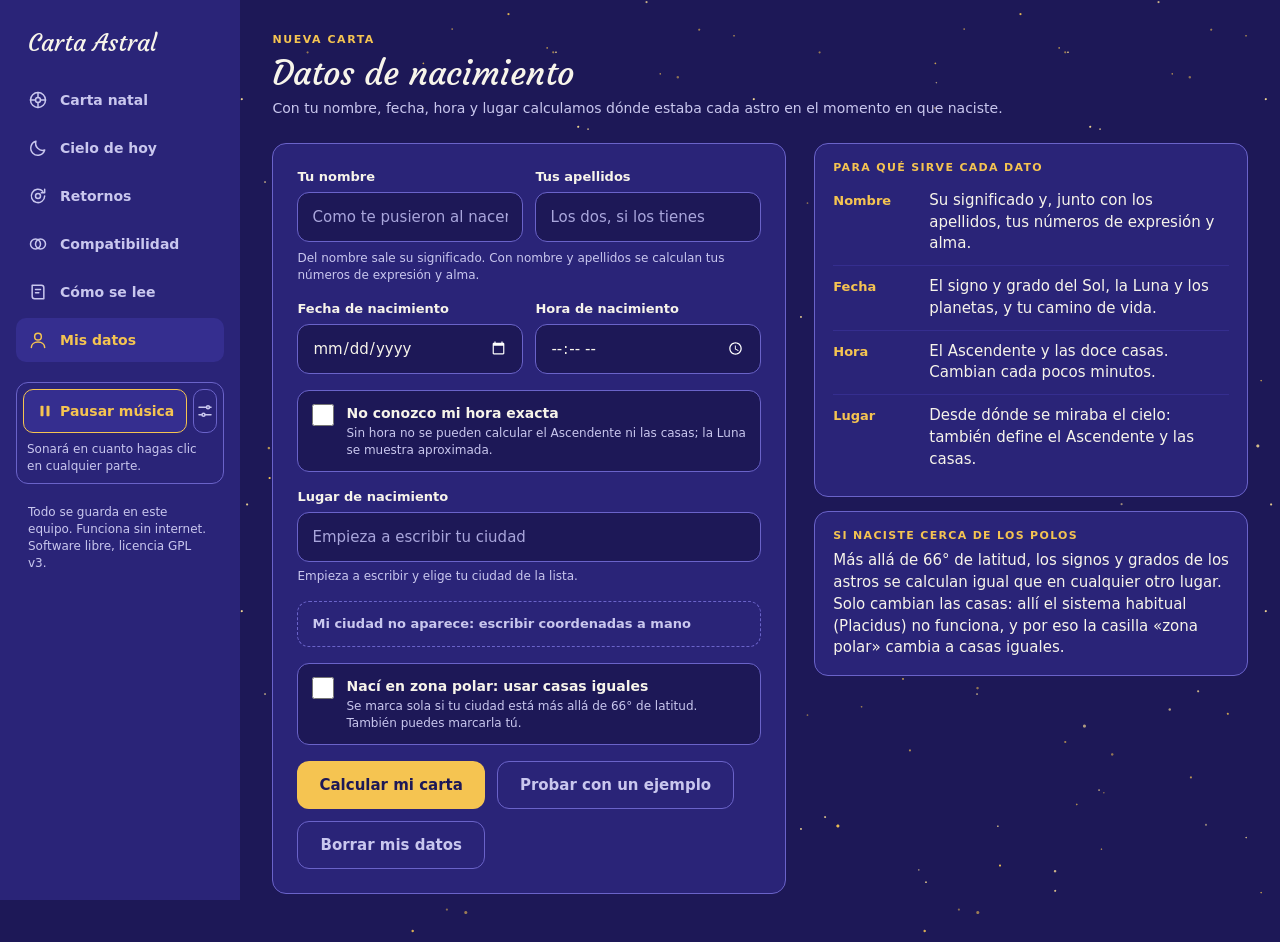
==== commit 4fd25509: "Guía y README al día con todo lo nuevo (versión 0.5) - «Cómo se lee»: tarjetas de los nodos lunares," ====
--- a/index.html
+++ b/index.html
@@ -195,13 +195,41 @@
         <div><b>Alma</b><span>Sale solo de las vocales de tu nombre y apellidos.</span></div>
       </section>
       <section class="tarjeta lista-datos" style="gap: 0">
-        <h2 class="etiqueta" style="margin-bottom: 4px">El retorno solar</h2>
-        <div><b>Qué es</b><span>La carta del momento en que el Sol vuelve al grado de tu nacimiento. Vale de un cumpleaños al siguiente.</span></div>
+        <h2 class="etiqueta" style="margin-bottom: 4px">Los nodos lunares</h2>
+        <div><b>Qué son</b><span>Los dos puntos donde el camino de la Luna cruza el del Sol. Cerca de ellos ocurren los eclipses; van siempre enfrentados.</span></div>
+        <div><b>Nodo Norte</b><span>Tu camino de crecimiento: lo que te toca aprender, aunque cueste.</span></div>
+        <div><b>Nodo Sur</b><span>Lo que ya sabes hacer de sobra y tiendes a repetir: tu zona de confort.</span></div>
+        <div><b>Cómo usarlos</b><span>Apóyate en los talentos del Nodo Sur, pero camina hacia el Norte. Cada uno trae cómo se nota que te atoras y cómo salir.</span></div>
+      </section>
+      <section class="tarjeta lista-datos" style="gap: 0">
+        <h2 class="etiqueta" style="margin-bottom: 4px">Quirón</h2>
+        <div><b>Qué es</b><span>Un cuerpo pequeño entre Saturno y Urano, descubierto en 1977. Tarda unos 50 años en dar la vuelta al Sol.</span></div>
+        <div><b>La herida</b><span>Su signo y su casa señalan lo que más te dolió o te cuesta.</span></div>
+        <div><b>Cómo sana</b><span>Al trabajarla, se vuelve tu don: lo que mejor sabes acompañar en otras personas.</span></div>
+      </section>
+      <section class="tarjeta lista-datos" style="gap: 0">
+        <h2 class="etiqueta" style="margin-bottom: 4px">Los retornos</h2>
+        <div><b>Retorno solar</b><span>La carta del momento en que el Sol vuelve al grado de tu nacimiento. Vale de un cumpleaños al siguiente.</span></div>
+        <div><b>Retorno lunar</b><span>Lo mismo con la Luna, que vuelve cada 27 días y un tercio: describe tu mes.</span></div>
         <div><b>Ascendente del año</b><span>El tono del año: cómo lo vas a vivir y cómo te verán.</span></div>
         <div><b>Sol del año</b><span>La casa donde cae dice en qué parte de tu vida se concentra el año.</span></div>
         <div><b>Luna del año</b><span>Lo que necesitarás para sentirte bien y dónde lo buscarás.</span></div>
         <div><b>Ángulos</b><span>Un astro a menos de 5° del Ascendente, el Descendente, el Medio Cielo o el Fondo del Cielo marca el año.</span></div>
-        <div><b>El lugar</b><span>Se calcula para donde pases tu cumpleaños: cambia el Ascendente y las casas, no los signos de los planetas.</span></div>
+        <div><b>El lugar</b><span>Se calcula para donde estés ese día: cambia el Ascendente y las casas, no los signos de los planetas.</span></div>
+      </section>
+      <section class="tarjeta lista-datos" style="gap: 0">
+        <h2 class="etiqueta" style="margin-bottom: 4px">La compatibilidad</h2>
+        <div><b>Por elementos</b><span>Fuego, Tierra, Aire y Agua: el mismo elemento fluye, Fuego con Aire y Tierra con Agua se complementan, el resto pide trabajo.</span></div>
+        <div><b>Qué se compara</b><span>Los Soles (cómo son), las Lunas (lo que necesitan), Venus con Marte (la atracción) y los Ascendentes.</span></div>
+        <div><b>Entre las cartas</b><span>Los aspectos de un astro tuyo con uno de la otra persona: lo que los une y lo que les cuesta, con un consejo.</span></div>
+        <div><b>No es destino</b><span>Sirve para conocerse y entenderse, no para descartar a nadie.</span></div>
+      </section>
+      <section class="tarjeta lista-datos" style="gap: 0">
+        <h2 class="etiqueta" style="margin-bottom: 4px">Tu calendario</h2>
+        <div><b>Tránsitos</b><span>Cuándo un planeta lento pasa por tu Sol, tu Luna, tu Ascendente y otros puntos clave, y los retornos de Júpiter, Saturno y Quirón.</span></div>
+        <div><b>Eclipses</b><span>Abren (los solares) o cierran (los lunares) capítulos en la casa de tu carta donde caen.</span></div>
+        <div><b>Retrógrados</b><span>Cuando Mercurio, Venus o Marte parecen ir hacia atrás: tiempo de revisar más que de empezar.</span></div>
+        <div><b>A tu calendario</b><span>«Pasar a mi calendario», en «Cielo de hoy», descarga las fechas para el calendario del teléfono.</span></div>
       </section>
     </div>
 
--- a/css/estilos.css
+++ b/css/estilos.css
@@ -316,6 +316,15 @@
 .factor .pastilla { align-self: flex-start; }
 .factor p { font-size: 14px; line-height: 20px; }
 
+/* Calendario personal, en «Cielo de hoy». */
+.calendario { display: flex; flex-direction: column; gap: 12px; }
+.calendario-cabecera { display: flex; flex-wrap: wrap; align-items: center; justify-content: space-between; gap: 10px; }
+.calendario-mes { margin-top: 8px; font-family: var(--titulo); font-weight: 400; font-size: 22px; line-height: 28px; color: var(--oro); }
+.eventos { display: grid; grid-template-columns: repeat(auto-fill, minmax(280px, 1fr)); gap: 12px; }
+.evento { gap: 8px; }
+.evento h3 { font-size: 16px; line-height: 22px; }
+.evento p { font-size: 14px; line-height: 20px; color: var(--tenue); }
+
 /* Pestañas (retorno solar o lunar). */
 .pestanas { display: inline-flex; flex-wrap: wrap; gap: 4px; align-self: flex-start; padding: 4px; background: var(--tarjeta); border: 1px solid var(--linea); border-radius: 12px; }
 .pestanas button { min-height: 40px; padding: 0 16px; border: 0; border-radius: 9px; background: transparent; color: var(--tenue); font-size: 14px; font-weight: 600; cursor: pointer; }
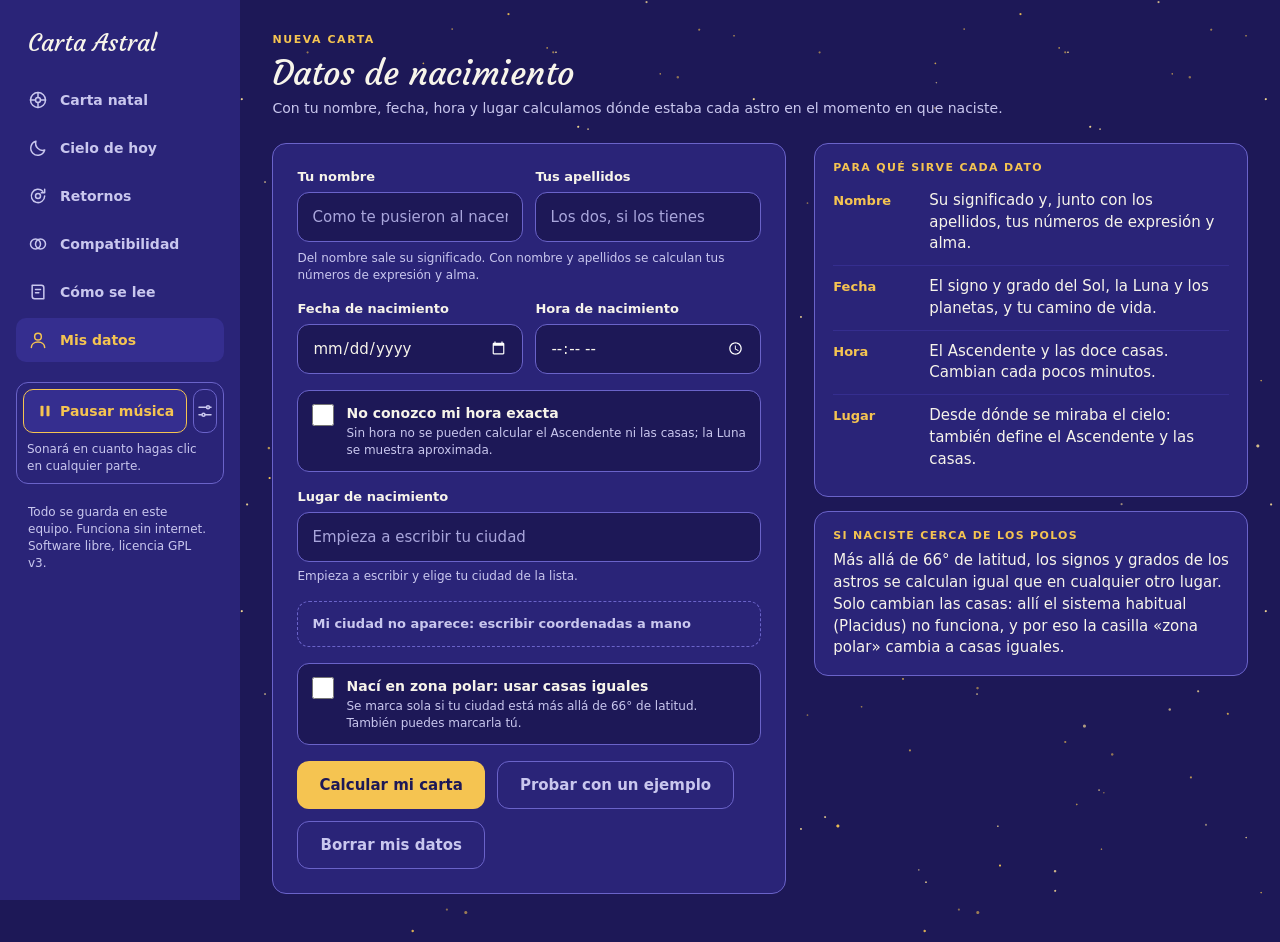
==== commit fc5569b5: "Música propia: elegir de nuevo, volver a «Mis canciones» y quitarlas Antes, después de elegir cancio" ====
--- a/index.html
+++ b/index.html
@@ -51,9 +51,15 @@
     <div id="musica-opciones" hidden>
       <label for="musica-melodia">Melodía</label>
       <select id="musica-melodia"></select>
+      <span id="musica-recomendacion" class="nota"></span>
       <label for="musica-volumen">Volumen</label>
       <input id="musica-volumen" type="range" min="0" max="100" value="50">
       <span class="nota">Todas las melodías están afinadas en 432 Hz.</span>
+      <div id="musica-propia" class="musica-propia" hidden>
+        <label class="casilla-musica"><input id="musica-432" type="checkbox" checked> Afinar mi música a 432 Hz</label>
+        <div class="musica-fila"><button type="button" id="musica-cambiar">Elegir otras…</button><button type="button" id="musica-quitar">Quitar mis canciones</button></div>
+        <span class="nota">Tus canciones se guardan solo en este equipo, para que suenen la próxima vez.</span>
+      </div>
     </div>
     <input id="musica-archivos" type="file" accept="audio/*" multiple hidden>
     <span id="musica-aviso" class="nota" aria-live="polite"></span>
@@ -281,7 +287,7 @@
   </section>
   <p class="nota">Créditos. Textos de la tríada, decanatos, sombras y Lilith: «Guía Magna de Astrología», recopilación propia hecha con ayuda de inteligencia artificial (Gemini).
   Los demás textos son borradores escritos con ayuda de inteligencia artificial (Claude). Es astrología tradicional, no consejo profesional.
-  Ciudades: GeoNames (geonames.org), licencia CC BY 4.0.
+  Ciudades: GeoNames (geonames.org), licencia CC BY 4.0. Partituras de Satie y Vivaldi: Mutopia Project (mutopiaproject.org); de Albéniz: IMSLP (imslp.org).
   Letra de los títulos: Courgette, licencia OFL. Carta Astral © 2026 Siddhartha Ajax, software libre bajo licencia GNU GPL versión 3.</p>
 </section>
 
--- a/css/estilos.css
+++ b/css/estilos.css
@@ -73,7 +73,13 @@
 .musica select { height: 40px; padding: 0 10px; font-size: 13px; }
 .musica input[type="range"] { width: 100%; height: 28px; accent-color: var(--oro); }
 #musica-aviso { padding: 0 4px 2px; }
+.musica-propia { display: flex; flex-direction: column; gap: 6px; padding-top: 6px; border-top: 1px solid var(--realce); }
+.musica-propia .musica-fila { flex-wrap: wrap; }
+.musica-propia .musica-fila button { flex: 1 1 auto; min-height: 40px; padding: 0 10px; font-size: 13px; }
+.casilla-musica { display: flex; align-items: center; gap: 8px; font-size: 13px; color: var(--texto); cursor: pointer; }
+.casilla-musica input { width: 18px; height: 18px; accent-color: var(--oro); }
 #musica-aviso:empty { display: none; }
+#musica-recomendacion:empty { display: none; }
 body.ver-informe .musica { display: none; }
 main { flex: 999 1 560px; min-width: 0; padding: 32px 32px 48px; }
 .vista { display: flex; flex-direction: column; gap: 24px; }
@@ -316,6 +322,13 @@
 .factor .pastilla { align-self: flex-start; }
 .factor p { font-size: 14px; line-height: 20px; }
 
+/* Cada nombre de pila explicado, en «Tu nombre y tus números». */
+.nombre-detalle { display: flex; flex-direction: column; gap: 6px; padding: 12px 0 4px; border-top: 1px solid var(--realce); }
+.nombre-detalle h3 { font-family: var(--titulo); font-weight: 400; font-size: 22px; line-height: 28px; color: var(--oro); }
+.nombre-detalle h3 small { font-family: var(--cuerpo); font-size: 13px; color: var(--tenue); }
+.nombre-detalle p { font-size: 14px; line-height: 20px; }
+.informe .nombre-detalle h3 { color: #8A6400; }
+
 /* Calendario personal, en «Cielo de hoy». */
 .calendario { display: flex; flex-direction: column; gap: 12px; }
 .calendario-cabecera { display: flex; flex-wrap: wrap; align-items: center; justify-content: space-between; gap: 10px; }
